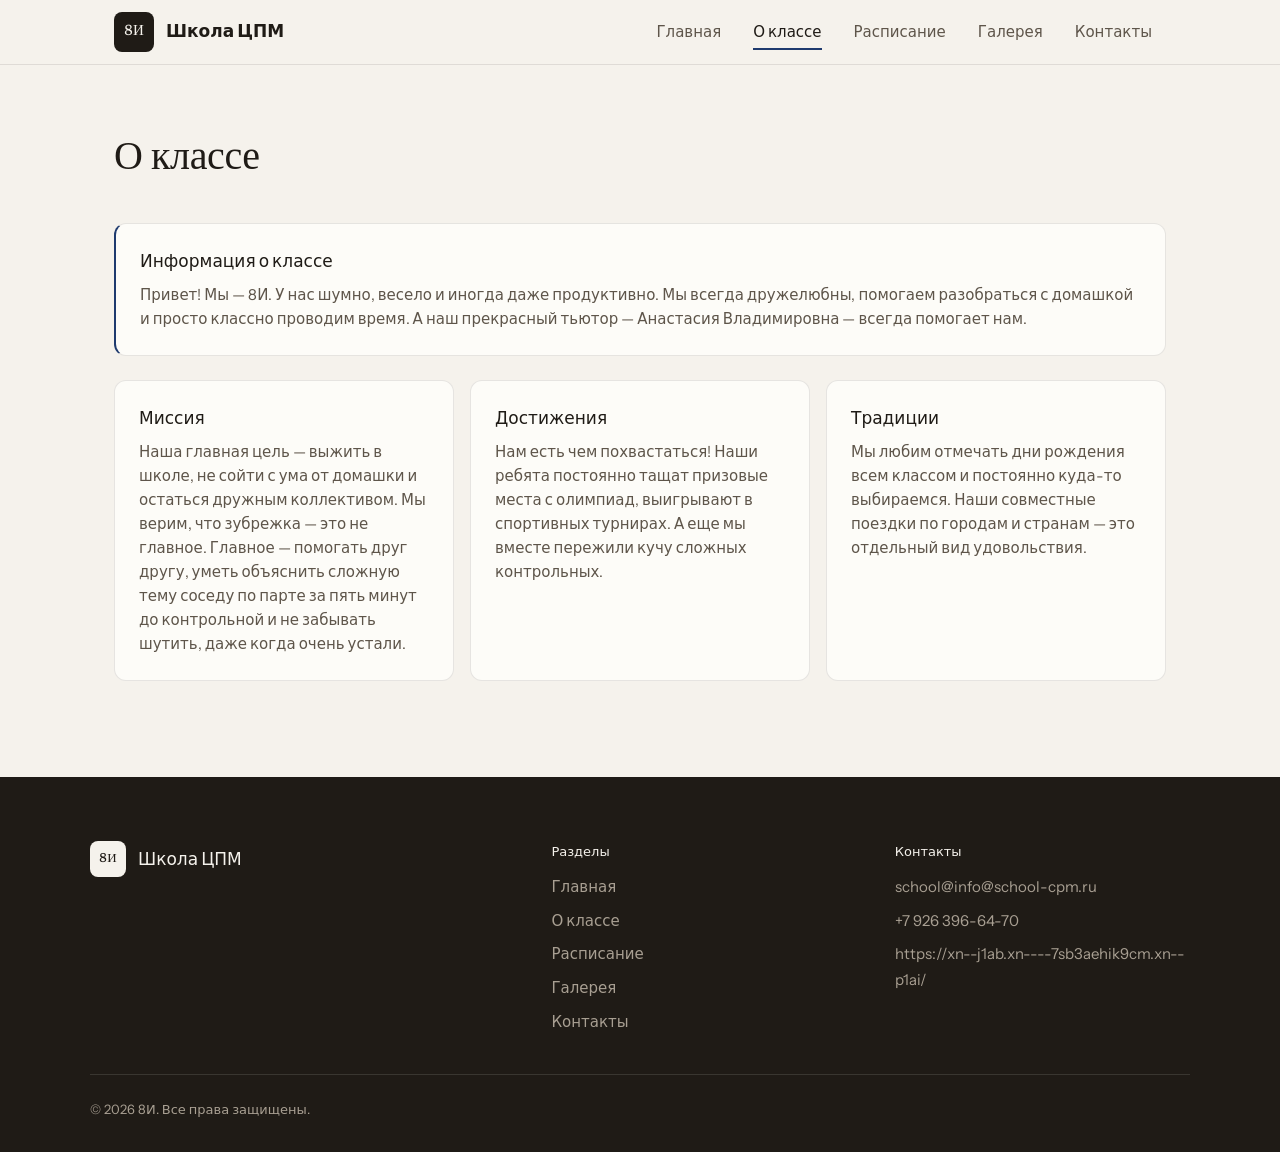
==== about.html @ bda141a1 "@ Initial commit: school website Co-Authored-By: Claude Code <noreply@anthropic.com> @" ====
<!DOCTYPE html>
<html lang="ru">
<head>
    <meta charset="UTF-8">
    <meta name="viewport" content="width=device-width, initial-scale=1.0">
    <title>Школа ЦПМ — О классе</title>
    <link rel="stylesheet" href="css/style.css">
</head>
<body>
    <header>
        <div class="header-inner">
            <div class="brand">
                <span class="logo" aria-hidden="true">8И</span>
                <h1>Школа ЦПМ</h1>
            </div>
            <button class="burger" type="button" aria-label="Открыть меню" aria-expanded="false" aria-controls="site-nav">
                <span></span><span></span><span></span>
            </button>
            <nav id="site-nav" aria-label="Основная навигация">
                <ul>
                    <li><a href="index.html">Главная</a></li>
                    <li><a href="about.html" class="active">О классе</a></li>
                    <li><a href="schedule.html">Расписание</a></li>
                    <li><a href="gallery.html">Галерея</a></li>
                    <li><a href="contacts.html">Контакты</a></li>
                </ul>
            </nav>
        </div>
    </header>

    <main>
        <div class="container">
            <div class="page-hero">
                <h2 class="page-title">О классе</h2>
            </div>

            <div class="card card-accent">
                <h3>Информация о классе</h3>
                <p>Привет! Мы — 8И. У нас шумно, весело и иногда даже продуктивно. Мы всегда дружелюбны, помогаем разобраться с домашкой и просто классно проводим время. А наш прекрасный тьютор — Анастасия Владимировна — всегда помогает нам.</p>
            </div>

            <div class="card-grid">
                <div class="card">
                    <h3>Миссия</h3>
                    <p>Наша главная цель — выжить в школе, не сойти с ума от домашки и остаться дружным коллективом. Мы верим, что зубрежка — это не главное. Главное — помогать друг другу, уметь объяснить сложную тему соседу по парте за пять минут до контрольной и не забывать шутить, даже когда очень устали.</p>
                </div>
                <div class="card">
                    <h3>Достижения</h3>
                    <p>Нам есть чем похвастаться! Наши ребята постоянно тащат призовые места с олимпиад, выигрывают в спортивных турнирах. А еще мы вместе пережили кучу сложных контрольных.</p>
                </div>
                <div class="card">
                    <h3>Традиции</h3>
                    <p>Мы любим отмечать дни рождения всем классом и постоянно куда-то выбираемся. Наши совместные поездки по городам и странам — это отдельный вид удовольствия.</p>
                </div>
            </div>
        </div>
    </main>

    <footer>
        <div class="footer-inner">
            <div class="footer-grid">
                <div class="footer-col">
                    <div class="footer-brand"><span class="logo" aria-hidden="true">8И</span><span>Школа ЦПМ</span></div>
                </div>
                <div class="footer-col">
                    <h4>Разделы</h4>
                    <ul>
                        <li><a href="index.html">Главная</a></li>
                        <li><a href="about.html">О классе</a></li>
                        <li><a href="schedule.html">Расписание</a></li>
                        <li><a href="gallery.html">Галерея</a></li>
                        <li><a href="contacts.html">Контакты</a></li>
                    </ul>
                </div>
                <div class="footer-col">
                    <h4>Контакты</h4>
                    <ul>
                        <li><a href="mailto:school@info@school-cpm.ru">school@info@school-cpm.ru</a></li>
                        <li><a href="mailto:+7 926 396-64-70">+7 926 396-64-70</a></li>
                        <li><a href="mailto:https://xn--j1ab.xn----7sb3aehik9cm.xn--p1ai/">https://xn--j1ab.xn----7sb3aehik9cm.xn--p1ai/</a></li>
                    </ul>
                </div>
            </div>
            <div class="footer-bottom">
                <p>&copy; 2026 8И. Все права защищены.</p>
            </div>
        </div>
    </footer>

    <script src="main.js"></script>
</body>
</html>
---- css/style.css ----
@import url('https://fonts.googleapis.com/css2?family=Instrument+Sans:wght@400;500;600&family=JetBrains+Mono:wght@400;500&family=Newsreader:wght@400;500&display=swap');

/* ========== Дизайн-система ========== */
:root {
    --bg: #f5f2ec;
    --surface: #fdfcf8;
    --raised: #efe9df;
    --hairline: rgba(31, 27, 22, 0.10);
    --hairline-strong: rgba(31, 27, 22, 0.22);
    --text: #1f1b16;
    --secondary: #5e554a;
    --muted: #7b7266;
    --accent: #1e3a6e;
    --footer-link: #a89f92;
    --serif: 'Newsreader', 'PT Serif', Georgia, serif;
    --sans: 'Instrument Sans', system-ui, -apple-system, 'Segoe UI', sans-serif;
    --mono: 'JetBrains Mono', ui-monospace, 'SF Mono', Consolas, monospace;
    --r-sm: 8px;
    --r-md: 12px;
    --ease: cubic-bezier(0.22, 1, 0.36, 1);
    --header-h: 64px;
}

*, *::before, *::after { box-sizing: border-box; margin: 0; padding: 0; }

html { scroll-behavior: smooth; -webkit-text-size-adjust: 100%; }

body {
    font-family: var(--sans);
    font-size: 16px;
    line-height: 1.6;
    color: var(--text);
    background: var(--bg);
    min-height: 100vh;
    display: flex;
    flex-direction: column;
    overflow-x: hidden;
    -webkit-font-smoothing: antialiased;
}

img { max-width: 100%; display: block; }

a:focus-visible, button:focus-visible {
    outline: 2px solid var(--accent);
    outline-offset: 2px;
}

.container {
    max-width: 1100px;
    margin: 0 auto;
    padding: 0 24px;
    width: 100%;
}

/* ========== Шапка ========== */
header {
    position: sticky;
    top: 0;
    z-index: 100;
    background: var(--bg);
    border-bottom: 1px solid var(--hairline);
}

.header-inner {
    max-width: 1100px;
    margin: 0 auto;
    min-height: var(--header-h);
    padding: 10px 24px;
    display: flex;
    align-items: center;
    justify-content: space-between;
    gap: 16px;
}

.brand { display: flex; align-items: center; gap: 12px; min-width: 0; }

.logo {
    flex: none;
    width: 40px;
    height: 40px;
    display: grid;
    place-items: center;
    border-radius: var(--r-sm);
    background: var(--text);
    color: var(--bg);
    font-family: var(--serif);
    font-size: 15px;
    font-weight: 500;
}

header h1 {
    font-size: 17px;
    font-weight: 600;
    white-space: nowrap;
    overflow: hidden;
    text-overflow: ellipsis;
}

nav ul { display: flex; list-style: none; gap: 4px; }

nav a {
    position: relative;
    display: block;
    padding: 8px 14px;
    border-radius: var(--r-sm);
    color: var(--secondary);
    font-size: 15px;
    font-weight: 400;
    text-decoration: none;
    transition: color 150ms var(--ease);
}
nav a:hover { color: var(--text); }
nav a.active { color: var(--text); font-weight: 500; }
nav a.active::after {
    content: "";
    position: absolute;
    left: 14px;
    right: 14px;
    bottom: 2px;
    height: 2px;
    background: var(--accent);
}

.burger {
    display: none;
    flex: none;
    width: 44px;
    height: 44px;
    border: 1px solid var(--hairline-strong);
    border-radius: var(--r-sm);
    background: var(--surface);
    cursor: pointer;
    position: relative;
}
.burger span {
    position: absolute;
    left: 12px;
    width: 20px;
    height: 2px;
    border-radius: 1px;
    background: var(--text);
    transform-origin: center;
}
.burger span:nth-child(1) { top: 14px; }
.burger span:nth-child(2) { top: 21px; }
.burger span:nth-child(3) { top: 28px; }
.burger[aria-expanded="true"] span:nth-child(1) { transform: translateY(7px) rotate(45deg); }
.burger[aria-expanded="true"] span:nth-child(2) { opacity: 0; }
.burger[aria-expanded="true"] span:nth-child(3) { transform: translateY(-7px) rotate(-45deg); }

/* ========== Основа ========== */
main { flex: 1; padding: 0 0 96px; }

.page-hero { padding: 72px 0 40px; }

.page-title {
    font-family: var(--serif);
    font-size: clamp(2rem, 4vw, 2.5rem);
    font-weight: 500;
    line-height: 1.15;
    letter-spacing: -0.01em;
}

/* ========== Hero ========== */
.hero { padding: 96px 0 80px; }

.hero-grid {
    display: grid;
    grid-template-columns: minmax(0, 1fr) 340px;
    gap: 64px;
    align-items: center;
}

.hero-content { max-width: 640px; }

.hero-meta {
    display: flex;
    align-items: center;
    gap: 12px;
    font-family: var(--mono);
    font-size: 13px;
    color: var(--muted);
    margin-bottom: 24px;
}
.hero-meta::before {
    content: "";
    width: 32px;
    height: 1px;
    flex: none;
    background: var(--hairline-strong);
}

.hero h2 {
    font-family: var(--serif);
    font-size: clamp(2.5rem, 5.5vw, 4rem);
    font-weight: 500;
    line-height: 1.05;
    letter-spacing: -0.02em;
    margin-bottom: 20px;
}

.hero-text {
    max-width: 44ch;
    color: var(--secondary);
    font-size: 17px;
    line-height: 1.6;
    margin-bottom: 32px;
}

.hero-actions {
    display: flex;
    flex-wrap: wrap;
    gap: 12px;
}

.btn {
    display: inline-flex;
    align-items: center;
    height: 48px;
    padding: 0 24px;
    border-radius: 10px;
    font-size: 15px;
    font-weight: 500;
    text-decoration: none;
    transition: background-color 150ms var(--ease), border-color 150ms var(--ease), color 150ms var(--ease), transform 120ms var(--ease);
}
.btn:active { transform: scale(0.98); }
.btn-primary { background: var(--text); color: var(--bg); }
.btn-primary:hover { background: var(--accent); color: #fff; }
.btn-ghost {
    background: var(--surface);
    border: 1px solid var(--hairline-strong);
    color: var(--text);
}
.btn-ghost:hover { background: var(--raised); }

.next-up {
    background: var(--surface);
    border: 1px solid var(--hairline-strong);
    border-radius: var(--r-md);
    padding: 24px;
}
.next-up-label {
    font-family: var(--mono);
    font-size: 12px;
    color: var(--muted);
}
.next-up-date {
    font-family: var(--mono);
    font-size: 40px;
    font-weight: 500;
    line-height: 1.2;
    letter-spacing: -0.02em;
    color: var(--accent);
    font-variant-numeric: tabular-nums;
    margin: 12px 0 8px;
}
.next-up-text {
    font-size: 15px;
    color: var(--secondary);
}

/* ========== События ========== */
.events { margin-top: 64px; }

.events-head {
    display: flex;
    align-items: baseline;
    gap: 16px;
    padding-bottom: 24px;
    border-bottom: 1px solid var(--hairline-strong);
}
.events-head h2 {
    font-family: var(--serif);
    font-size: 2rem;
    font-weight: 500;
    letter-spacing: -0.01em;
}
.events-meta {
    margin-left: auto;
    font-family: var(--mono);
    font-size: 13px;
    color: var(--muted);
}

.event-row {
    display: grid;
    grid-template-columns: 104px minmax(0, 1fr);
    gap: 32px;
    padding: 32px 0;
    border-bottom: 1px solid var(--hairline);
}
.event-row:last-child { border-bottom: none; }

.event-date {
    font-family: var(--mono);
    font-size: 13px;
    color: var(--muted);
    font-variant-numeric: tabular-nums;
    padding-top: 6px;
}

.event-body h3 {
    font-family: var(--serif);
    font-size: 1.4rem;
    font-weight: 500;
    line-height: 1.25;
    margin-bottom: 12px;
}
.event-body > p {
    font-size: 15px;
    color: var(--secondary);
    line-height: 1.6;
    max-width: 60ch;
}

.event-dates {
    list-style: none;
    margin: 0 0 16px;
}
.event-dates li {
    display: flex;
    gap: 16px;
    padding: 8px 0;
    font-size: 15px;
    color: var(--secondary);
}
.event-dates .d {
    flex: none;
    width: 96px;
    font-family: var(--mono);
    font-size: 13px;
    color: var(--muted);
    font-variant-numeric: tabular-nums;
    padding-top: 2px;
}

/* ========== Карточки ========== */
.card-grid, .contact-grid {
    display: grid;
    grid-template-columns: repeat(auto-fit, minmax(280px, 1fr));
    gap: 16px;
    margin-top: 24px;
}

.card, .contact-card {
    background: var(--surface);
    border: 1px solid var(--hairline);
    border-radius: var(--r-md);
    padding: 24px;
    transition: border-color 150ms var(--ease);
}
.card:hover, .contact-card:hover { border-color: var(--hairline-strong); }

.card h3, .contact-card h3 {
    font-size: 17px;
    font-weight: 500;
    margin-bottom: 8px;
}
.card p, .contact-card p {
    color: var(--secondary);
    font-size: 15px;
    line-height: 1.6;
}
.card p + p, .contact-card p + p { margin-top: 8px; }

.card-accent { border-left: 2px solid var(--accent); }
.container > .card { margin-bottom: 16px; }

/* ========== Расписание ========== */
.table-wrap {
    margin-top: 24px;
    overflow-x: auto;
    -webkit-overflow-scrolling: touch;
    background: var(--surface);
    border: 1px solid var(--hairline);
    border-radius: var(--r-md);
}
.schedule-table {
    width: 100%;
    min-width: 680px;
    border-collapse: collapse;
    font-size: 15px;
}
.schedule-table th, .schedule-table td {
    padding: 12px 16px;
    text-align: left;
    vertical-align: top;
    white-space: nowrap;
    border-bottom: 1px solid var(--hairline);
}
.schedule-table th {
    background: var(--raised);
    font-size: 13px;
    font-weight: 600;
}
.schedule-table tbody tr:last-child td { border-bottom: none; }
.schedule-table tbody tr { transition: background-color 150ms var(--ease); }
.schedule-table tbody tr:hover { background: var(--raised); }
.schedule-table td:first-child { font-weight: 500; color: var(--text); }

.room {
    display: block;
    font-family: var(--mono);
    font-size: 12px;
    color: var(--muted);
    margin-top: 4px;
}

/* ========== Галерея ========== */
.gallery-intro {
    color: var(--secondary);
    font-size: 15px;
    margin-bottom: 24px;
    max-width: 60ch;
}

.gallery-grid {
    display: grid;
    grid-template-columns: repeat(auto-fit, minmax(240px, 1fr));
    gap: 16px;
    margin-top: 24px;
}
.gallery-item {
    aspect-ratio: 4 / 3;
    border-radius: var(--r-md);
    overflow: hidden;
    border: 1px solid var(--hairline);
    background: var(--raised);
}
.gallery-item img {
    width: 100%;
    height: 100%;
    object-fit: cover;
}
.gallery-placeholder {
    width: 100%;
    height: 100%;
    display: flex;
    align-items: center;
    justify-content: center;
    color: var(--muted);
    font-size: 14px;
}

/* ========== Контакты ========== */
.contact-icon {
    width: 48px;
    height: 48px;
    display: grid;
    place-items: center;
    margin-bottom: 16px;
    border-radius: var(--r-sm);
    background: var(--text);
    color: var(--bg);
}
.contact-icon svg { width: 22px; height: 22px; }
.contact-card a {
    color: var(--accent);
    font-weight: 500;
    text-decoration: none;
    overflow-wrap: anywhere;
}
.contact-card a:hover { text-decoration: underline; }

/* ========== Подвал ========== */
footer {
    background: var(--text);
    color: var(--footer-link);
    padding: 64px 24px 32px;
    margin-top: auto;
}
.footer-inner { max-width: 1100px; margin: 0 auto; }
.footer-grid {
    display: grid;
    grid-template-columns: 1.4fr 1fr 1fr;
    gap: 48px;
    padding-bottom: 40px;
    border-bottom: 1px solid rgba(245, 242, 236, 0.12);
}
.footer-brand {
    display: flex;
    align-items: center;
    gap: 12px;
    color: #f5f2ec;
    font-size: 17px;
    font-weight: 500;
}
.footer-brand .logo {
    width: 36px;
    height: 36px;
    background: #f5f2ec;
    color: var(--text);
    font-size: 13px;
}
.footer-col h4 {
    color: #f5f2ec;
    font-size: 13px;
    font-weight: 500;
    margin-bottom: 12px;
}
.footer-col ul {
    list-style: none;
    display: grid;
    gap: 8px;
}
.footer-col a {
    color: var(--footer-link);
    text-decoration: none;
    font-size: 15px;
    transition: color 150ms var(--ease);
    overflow-wrap: anywhere;
}
.footer-col a:hover { color: #f5f2ec; }
.footer-bottom {
    padding-top: 24px;
    font-size: 13px;
}

/* ========== Адаптив ========== */
@media (max-width: 1024px) {
    .container, .header-inner { padding-left: 20px; padding-right: 20px; }
    main { padding-bottom: 80px; }
    .hero { padding: 80px 0 64px; }
}

@media (max-width: 900px) {
    .hero-grid {
        grid-template-columns: 1fr;
        gap: 48px;
    }
    .next-up { max-width: 440px; }
}

@media (max-width: 820px) {
    .burger { display: block; }
    nav {
        position: absolute;
        top: 100%;
        left: 0;
        right: 0;
        background: var(--bg);
        border-bottom: 1px solid var(--hairline);
        opacity: 0;
        transform: translateY(-8px);
        visibility: hidden;
        pointer-events: none;
    }
    nav.open {
        opacity: 1;
        transform: translateY(0);
        visibility: visible;
        pointer-events: auto;
    }
    nav ul { flex-direction: column; padding: 12px 20px 20px; }
    nav a { text-align: left; padding: 12px 8px; font-size: 16px; }
    nav a.active::after { left: 8px; right: 8px; }
    .event-row {
        grid-template-columns: 1fr;
        gap: 16px;
    }
    .event-date { padding-top: 0; }
    .footer-grid {
        grid-template-columns: 1fr 1fr;
        gap: 32px;
    }
    .footer-grid > :first-child { grid-column: 1 / -1; }
}

@media (max-width: 640px) {
    main { padding-bottom: 64px; }
    .hero { padding: 56px 0 48px; }
    .hero-actions .btn { flex: 1 1 100%; justify-content: center; }
    .card, .contact-card { padding: 20px; }
    .card-grid, .contact-grid, .gallery-grid { grid-template-columns: 1fr; }
    .events-head { flex-wrap: wrap; gap: 8px; }
    .footer-grid { grid-template-columns: 1fr; gap: 28px; }
    footer { padding-top: 48px; }
}

@media (prefers-reduced-motion: reduce) {
    html { scroll-behavior: auto; }
    * { transition: none !important; }
}
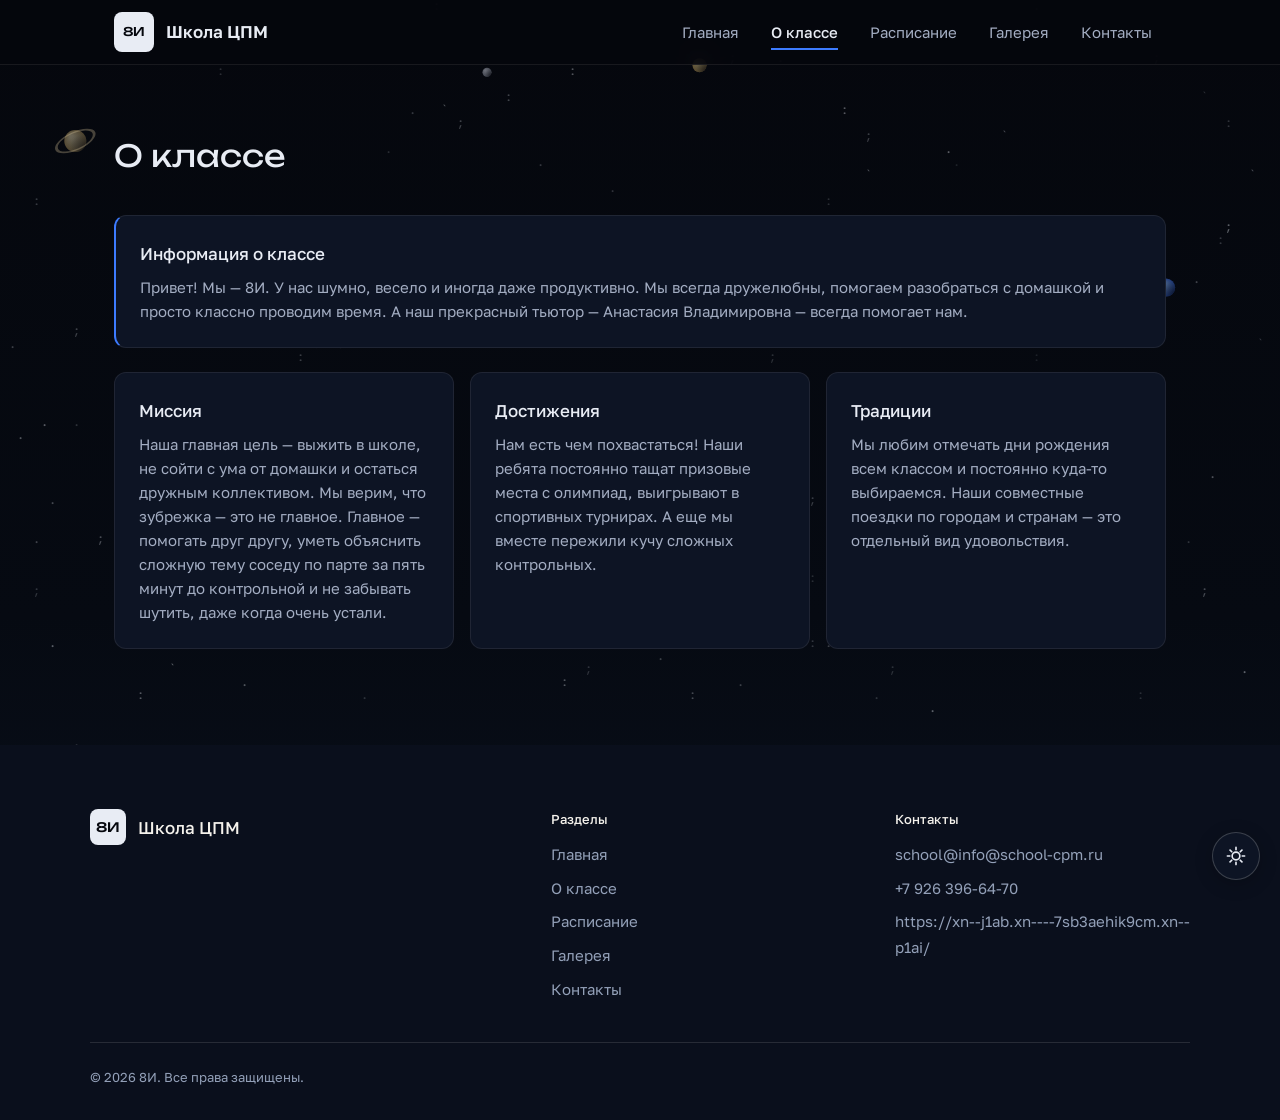
==== commit 9727fd77: "Add theme switcher and sky hero section - Light/dark theme toggle (fixed bottom-right, persists to l" ====
--- a/about.html
+++ b/about.html
@@ -4,9 +4,17 @@
     <meta charset="UTF-8">
     <meta name="viewport" content="width=device-width, initial-scale=1.0">
     <title>Школа ЦПМ — О классе</title>
+    <script>
+        (function () {
+            var t = 'dark';
+            try { t = localStorage.getItem('cpm-theme') || 'dark'; } catch (e) {}
+            document.documentElement.setAttribute('data-theme', t);
+        })();
+    </script>
     <link rel="stylesheet" href="css/style.css">
 </head>
 <body>
+    <canvas id="sky-bg" aria-hidden="true"></canvas>
     <header>
         <div class="header-inner">
             <div class="brand">
@@ -88,5 +96,7 @@
     </footer>
 
     <script src="main.js"></script>
+    <script src="sky.js"></script>
+    <script src="symbols.js"></script>
 </body>
 </html>
--- a/css/style.css
+++ b/css/style.css
@@ -1,4 +1,4 @@
-@import url('https://fonts.googleapis.com/css2?family=Instrument+Sans:wght@400;500;600&family=JetBrains+Mono:wght@400;500&family=Newsreader:wght@400;500&display=swap');
+@import url('https://fonts.googleapis.com/css2?family=Unbounded:wght@400;500;600&family=Golos+Text:wght@400;500;600&family=JetBrains+Mono:wght@400;500&display=swap');
 
 /* ========== Дизайн-система ========== */
 :root {
@@ -12,14 +12,52 @@
     --muted: #7b7266;
     --accent: #1e3a6e;
     --footer-link: #a89f92;
-    --serif: 'Newsreader', 'PT Serif', Georgia, serif;
-    --sans: 'Instrument Sans', system-ui, -apple-system, 'Segoe UI', sans-serif;
+    --display: 'Unbounded', 'Golos Text', system-ui, sans-serif;
+    --sans: 'Golos Text', system-ui, -apple-system, 'Segoe UI', sans-serif;
     --mono: 'JetBrains Mono', ui-monospace, 'SF Mono', Consolas, monospace;
     --r-sm: 8px;
     --r-md: 12px;
     --ease: cubic-bezier(0.22, 1, 0.36, 1);
     --header-h: 64px;
 }
+
+/* Тёмная тема: все цвета через токены — сайту достаточно переопределить их */
+html[data-theme="dark"] {
+    --bg: #05070d;
+    --surface: #0d1424;
+    --raised: #101a2c;
+    --hairline: rgba(245, 242, 236, 0.08);
+    --hairline-strong: rgba(245, 242, 236, 0.20);
+    --text: #e8ecf4;
+    --secondary: #a3adc2;
+    --muted: #7d889e;
+    --accent: #3d7bff;
+    --footer-link: #93a0b8;
+}
+
+html[data-theme="dark"] body {
+    background: linear-gradient(180deg, #05070d 0%, #060a12 55%, #0b1220 100%);
+}
+
+html[data-theme="dark"] header {
+    background: rgba(5, 7, 13, 0.82);
+    border-bottom-color: rgba(245, 242, 236, 0.08);
+    backdrop-filter: blur(10px) saturate(1.2);
+    -webkit-backdrop-filter: blur(10px) saturate(1.2);
+}
+
+html[data-theme="dark"] footer { background: #0a0f1c; }
+
+html[data-theme="dark"] .footer-brand .logo {
+    background: var(--text);
+    color: var(--bg);
+}
+
+html[data-theme="dark"] .btn-primary {
+    background: var(--accent);
+    color: #05070d;
+}
+html[data-theme="dark"] .btn-primary:hover { background: #6b99ff; }
 
 *, *::before, *::after { box-sizing: border-box; margin: 0; padding: 0; }
 
@@ -83,8 +121,8 @@
     border-radius: var(--r-sm);
     background: var(--text);
     color: var(--bg);
-    font-family: var(--serif);
-    font-size: 15px;
+    font-family: var(--display);
+    font-size: 12px;
     font-weight: 500;
 }
 
@@ -154,11 +192,11 @@
 .page-hero { padding: 72px 0 40px; }
 
 .page-title {
-    font-family: var(--serif);
-    font-size: clamp(2rem, 4vw, 2.5rem);
-    font-weight: 500;
-    line-height: 1.15;
-    letter-spacing: -0.01em;
+    font-family: var(--display);
+    font-size: clamp(1.4rem, 2.6vw, 1.9rem);
+    font-weight: 400;
+    line-height: 1.25;
+    letter-spacing: 0;
 }
 
 /* ========== Hero ========== */
@@ -191,11 +229,11 @@
 }
 
 .hero h2 {
-    font-family: var(--serif);
-    font-size: clamp(2.5rem, 5.5vw, 4rem);
+    font-family: var(--display);
+    font-size: clamp(1.9rem, 4.4vw, 2.9rem);
     font-weight: 500;
-    line-height: 1.05;
-    letter-spacing: -0.02em;
+    line-height: 1.15;
+    letter-spacing: 0;
     margin-bottom: 20px;
 }
 
@@ -246,11 +284,11 @@
     color: var(--muted);
 }
 .next-up-date {
-    font-family: var(--mono);
-    font-size: 40px;
-    font-weight: 500;
+    font-family: var(--display);
+    font-size: 32px;
+    font-weight: 400;
     line-height: 1.2;
-    letter-spacing: -0.02em;
+    letter-spacing: 0;
     color: var(--accent);
     font-variant-numeric: tabular-nums;
     margin: 12px 0 8px;
@@ -271,10 +309,10 @@
     border-bottom: 1px solid var(--hairline-strong);
 }
 .events-head h2 {
-    font-family: var(--serif);
-    font-size: 2rem;
+    font-family: var(--display);
+    font-size: 1.5rem;
     font-weight: 500;
-    letter-spacing: -0.01em;
+    letter-spacing: 0;
 }
 .events-meta {
     margin-left: auto;
@@ -301,10 +339,10 @@
 }
 
 .event-body h3 {
-    font-family: var(--serif);
-    font-size: 1.4rem;
+    font-family: var(--display);
+    font-size: 1.1rem;
     font-weight: 500;
-    line-height: 1.25;
+    line-height: 1.3;
     margin-bottom: 12px;
 }
 .event-body > p {
@@ -582,3 +620,190 @@
     html { scroll-behavior: auto; }
     * { transition: none !important; }
 }
+
+/* ========== Sky hero (главная) ========== */
+:root {
+    --sky-bg: #05070d;
+    --sky-bg2: #0b1220;
+    --sky-text: #e8ecf4;
+    --sky-text2: #9aa4b8;
+    --sky-accent: #3d7bff;
+    --sky-ring: #4d8dff;
+}
+
+/* Тёмная шапка теперь управляется токеноми темы (html[data-theme="dark"] header) */
+
+/* Тёмная «полноэкранная» hero: небо (канвас), фото-планета, звёзды, купол.
+   Активна только в тёмной теме; в светлой главная — обычная светлая hero. */
+html[data-theme="dark"] .hero-sky {
+    position: relative;
+    overflow: hidden;
+    width: calc(100% + 2 * (50vw - 50%));
+    margin-left: calc(50% - 50vw);
+    margin-right: calc(50% - 50vw);
+    padding: var(--sky-zone, 96px) calc(50vw - 50%) 64px;
+    background: linear-gradient(to bottom, var(--sky-bg) 0%, var(--sky-bg) 55%, var(--sky-bg2) 100%);
+    border-bottom: 1px solid rgba(245, 242, 236, 0.08);
+    min-height: calc(100vh - var(--header-h));
+}
+
+/* В светлой теме небо на главной скрыто */
+html[data-theme="light"] #sky,
+html[data-theme="light"] #sky-glow,
+html[data-theme="light"] .sky-planet {
+    display: none;
+}
+
+#sky-glow {
+    position: absolute;
+    left: 0;
+    top: 0;
+    z-index: 0;
+    width: var(--gs, 300px);
+    height: var(--gs, 300px);
+    border-radius: 50%;
+    pointer-events: none;
+    opacity: 0.8;
+    transform: translate(calc(var(--gx, 0px) - 50%), calc(var(--gy, 0px) - 50%));
+    background: radial-gradient(circle,
+        rgba(77, 141, 255, 0.30) 0%,
+        rgba(77, 141, 255, 0.10) 42%,
+        transparent 70%);
+    animation: sky-breathe 5s ease-in-out infinite;
+}
+@keyframes sky-breathe {
+    50% { opacity: 1; }
+}
+
+#sky {
+    position: absolute;
+    inset: 0;
+    z-index: 1;
+    display: block;
+    pointer-events: none;
+}
+
+/* «Планета» — фото класса в круге; размер/позицию ставит sky.js */
+.sky-planet {
+    position: absolute;
+    left: 0;
+    top: 0;
+    z-index: 2;
+    width: 300px;
+    height: 300px;
+    border-radius: 50%;
+    pointer-events: none;
+    will-change: transform;
+    box-shadow: 0 0 0 1px rgba(77, 141, 255, 0.25), 0 0 64px rgba(77, 141, 255, 0.28);
+}
+
+.hero-sky .hero-grid { position: relative; z-index: 3; }
+
+html[data-theme="dark"] .hero-sky h2 { color: var(--sky-text); }
+html[data-theme="dark"] .hero-sky .hero-text { color: var(--sky-text2); }
+html[data-theme="dark"] .hero-sky .hero-meta { color: var(--sky-text2); }
+html[data-theme="dark"] .hero-sky .hero-meta::before { background: rgba(245, 242, 236, 0.35); }
+
+html[data-theme="dark"] .hero-sky .btn-primary { background: var(--sky-accent); color: #05070d; }
+html[data-theme="dark"] .hero-sky .btn-primary:hover { background: #6b99ff; }
+html[data-theme="dark"] .hero-sky .btn-ghost {
+    background: transparent;
+    border-color: rgba(245, 242, 236, 0.22);
+    color: var(--sky-text);
+}
+html[data-theme="dark"] .hero-sky .btn-ghost:hover { background: rgba(245, 242, 236, 0.06); }
+
+html[data-theme="dark"] .hero-sky .next-up {
+    background: rgba(11, 18, 32, 0.66);
+    border-color: rgba(61, 123, 255, 0.35);
+    backdrop-filter: blur(8px);
+    -webkit-backdrop-filter: blur(8px);
+}
+html[data-theme="dark"] .hero-sky .next-up-label { color: var(--sky-text2); }
+html[data-theme="dark"] .hero-sky .next-up-date { color: var(--sky-ring); }
+html[data-theme="dark"] .hero-sky .next-up-text { color: var(--sky-text2); }
+
+@media (max-width: 900px) {
+    .hero-sky .next-up { margin: 0 auto; width: 100%; max-width: 440px; }
+}
+
+@media (prefers-reduced-motion: reduce) {
+    #sky-glow { animation: none; }
+}
+
+/* ========== Фоновое небо: остальные страницы (только тёмная тема) ==========
+   fixed-канвас за всем контентом: звёзды + планеты солнечной системы */
+#sky-bg {
+    position: fixed;
+    inset: 0;
+    z-index: 0;
+    display: block;
+    pointer-events: none;
+}
+html[data-theme="light"] #sky-bg { display: none; }
+/* в тёмной теме burst/trail рисует sky.js — канвас symbols.js не нужен */
+html[data-theme="dark"] .symbols-burst { display: none; }
+/* контент — поверх фиксированного канваса */
+html[data-theme="dark"] main,
+html[data-theme="dark"] footer {
+    position: relative;
+    z-index: 1;
+}
+
+/* ========== Переключатель темы (правый нижний угол, остаётся при прокрутке) ========== */
+#theme-toggle {
+    position: fixed;
+    right: 20px;
+    bottom: 20px;
+    z-index: 9000;
+    width: 48px;
+    height: 48px;
+    padding: 0;
+    border-radius: 50%;
+    border: 1px solid var(--hairline-strong);
+    background: var(--surface);
+    color: var(--text);
+    box-shadow: 0 4px 18px rgba(0, 0, 0, 0.22);
+    cursor: pointer;
+    display: block;
+    overflow: hidden;
+    transition: transform 150ms var(--ease), background-color 150ms var(--ease), border-color 150ms var(--ease);
+}
+#theme-toggle:hover { transform: scale(1.06); }
+#theme-toggle:active { transform: scale(0.96); }
+#theme-toggle svg {
+    position: absolute;
+    inset: 0;
+    margin: auto;
+    width: 22px;
+    height: 22px;
+    fill: none;
+    stroke: currentColor;
+    stroke-width: 1.8;
+    stroke-linecap: round;
+    stroke-linejoin: round;
+    display: none;
+}
+#theme-toggle.is-dark .tt-sun { display: block; }
+#theme-toggle:not(.is-dark) .tt-moon { display: block; }
+
+@media (max-width: 640px) {
+    #theme-toggle { right: 16px; bottom: 16px; width: 44px; height: 44px; }
+}
+
+/* Шлейф-драг не должен выделять текст рядом: выборка выключена
+   (body и, явно, hero-зоны / canvas / карточки) */
+body {
+    -webkit-user-select: none;
+    user-select: none;
+}
+.hero-sky,
+#sky,
+.sky-planet,
+.next-up {
+    -webkit-user-select: none;
+    user-select: none;
+}
+.sky-planet {
+    -webkit-user-drag: none;
+}
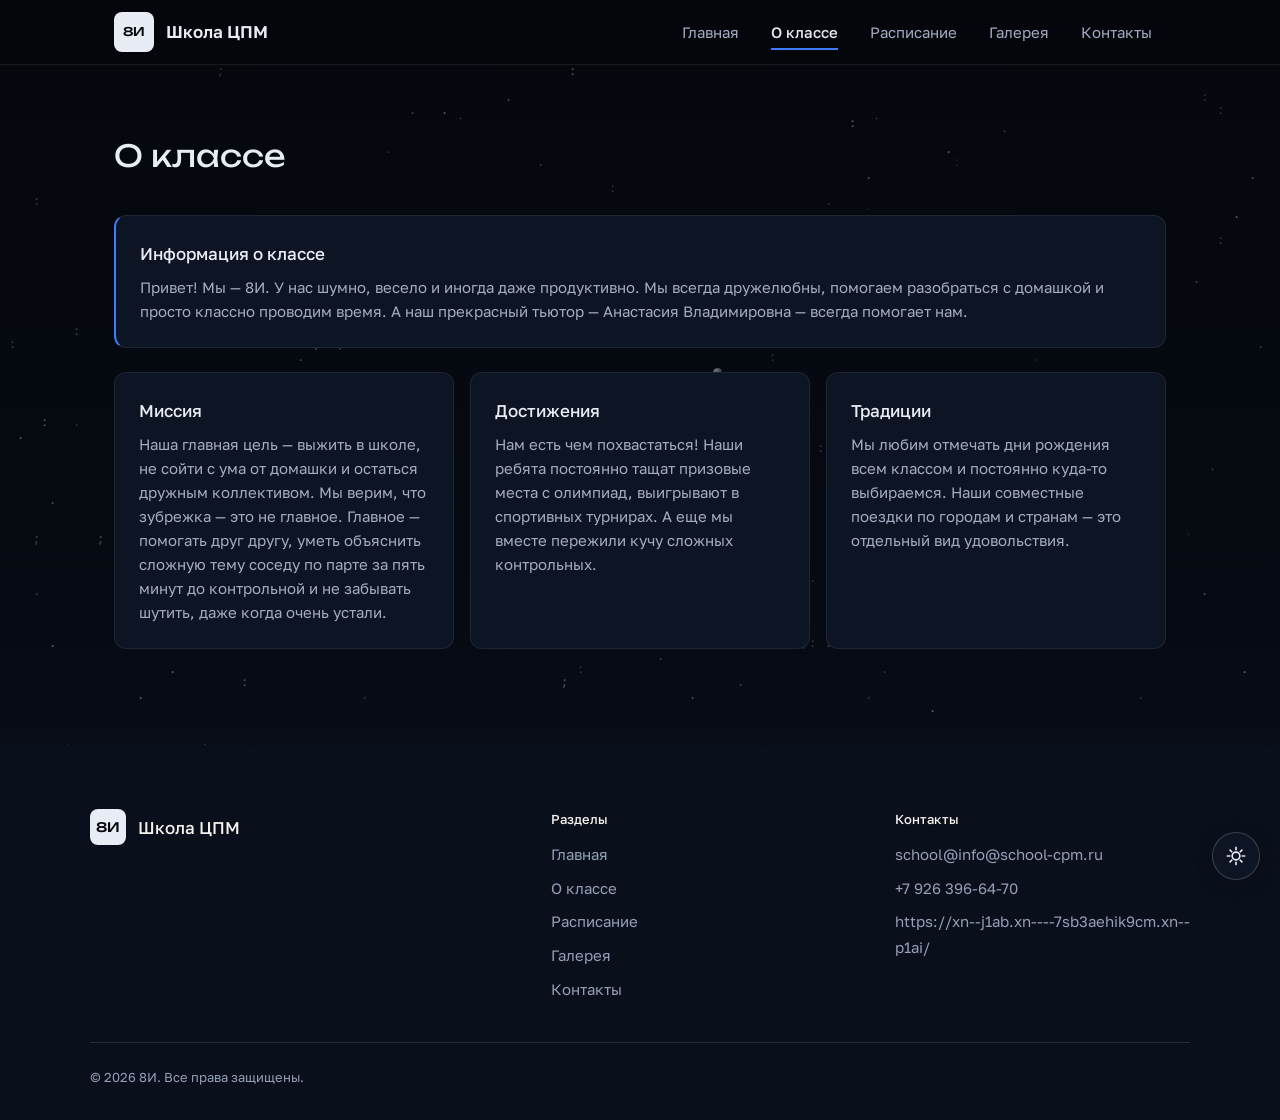
==== commit a0e8741e: "Sky scene in both themes, orbiting planets, SGA Smooth ring - solar planets now drift in slow circul" ====
--- a/about.html
+++ b/about.html
@@ -8,6 +8,8 @@
         (function () {
             var t = 'dark';
             try { t = localStorage.getItem('cpm-theme') || 'dark'; } catch (e) {}
+            var q = new URLSearchParams(location.search).get('theme');
+            if (q === 'light' || q === 'dark') t = q;
             document.documentElement.setAttribute('data-theme', t);
         })();
     </script>
--- a/css/style.css
+++ b/css/style.css
@@ -1,4 +1,14 @@
 @import url('https://fonts.googleapis.com/css2?family=Unbounded:wght@400;500;600&family=Golos+Text:wght@400;500;600&family=JetBrains+Mono:wght@400;500&display=swap');
+
+/* SGA Smooth — рукописный шрифт для глифового кольца вокруг фото-планеты
+   и «купольной» сетки снизу (подключается sky.js по имени семейства). */
+@font-face {
+    font-family: 'SGA Smooth';
+    src: url('../assets/fonts/sga-smooth.ttf') format('truetype');
+    font-weight: normal;
+    font-style: normal;
+    font-display: swap;
+}
 
 /* ========== Дизайн-система ========== */
 :root {
@@ -621,21 +631,49 @@
     * { transition: none !important; }
 }
 
-/* ========== Sky hero (главная) ========== */
+/* ========== Sky hero (главная) ==========
+   Одна и та же «космическая» сцена в обеих темах; палитру дают токены --sky-*.
+   :root — светлая (дневное небо), html[data-theme="dark"] — ночная. */
 :root {
+    --sky-bg: #b7d0f0;
+    --sky-bg2: #eef5fd;
+    --sky-text: #16233b;
+    --sky-text2: #4d5f7e;
+    --sky-accent: #1e3a6e;
+    --sky-on-accent: #f5f2ec;
+    --sky-ring: #3565d8;
+    --sky-star: #4a6a9a;
+    --sky-dome: #6b83a8;
+    --sky-glow-a: rgba(53, 101, 216, 0.16);
+    --sky-glow-b: rgba(53, 101, 216, 0.05);
+    --sky-planet-ring: rgba(255, 255, 255, 0.70);
+    --sky-planet-glow: rgba(53, 101, 216, 0.22);
+    --sky-border: rgba(31, 27, 22, 0.10);
+    --sky-card-bg: rgba(255, 255, 255, 0.72);
+    --sky-card-border: rgba(31, 27, 22, 0.12);
+}
+html[data-theme="dark"] {
     --sky-bg: #05070d;
     --sky-bg2: #0b1220;
     --sky-text: #e8ecf4;
     --sky-text2: #9aa4b8;
     --sky-accent: #3d7bff;
+    --sky-on-accent: #05070d;
     --sky-ring: #4d8dff;
-}
-
-/* Тёмная шапка теперь управляется токеноми темы (html[data-theme="dark"] header) */
-
-/* Тёмная «полноэкранная» hero: небо (канвас), фото-планета, звёзды, купол.
-   Активна только в тёмной теме; в светлой главная — обычная светлая hero. */
-html[data-theme="dark"] .hero-sky {
+    --sky-star: #e8ecf4;
+    --sky-dome: #b9c4dd;
+    --sky-glow-a: rgba(77, 141, 255, 0.30);
+    --sky-glow-b: rgba(77, 141, 255, 0.10);
+    --sky-planet-ring: rgba(77, 141, 255, 0.25);
+    --sky-planet-glow: rgba(77, 141, 255, 0.28);
+    --sky-border: rgba(245, 242, 236, 0.08);
+    --sky-card-bg: rgba(11, 18, 32, 0.66);
+    --sky-card-border: rgba(61, 123, 255, 0.35);
+}
+
+/* «Полноэкранная» hero-сцена: небо-канвас, фото-планета, звёзды, купол.
+   Общая для обеих тем (раньше была только в тёмной). */
+.hero-sky {
     position: relative;
     overflow: hidden;
     width: calc(100% + 2 * (50vw - 50%));
@@ -643,15 +681,8 @@
     margin-right: calc(50% - 50vw);
     padding: var(--sky-zone, 96px) calc(50vw - 50%) 64px;
     background: linear-gradient(to bottom, var(--sky-bg) 0%, var(--sky-bg) 55%, var(--sky-bg2) 100%);
-    border-bottom: 1px solid rgba(245, 242, 236, 0.08);
+    border-bottom: 1px solid var(--sky-border);
     min-height: calc(100vh - var(--header-h));
-}
-
-/* В светлой теме небо на главной скрыто */
-html[data-theme="light"] #sky,
-html[data-theme="light"] #sky-glow,
-html[data-theme="light"] .sky-planet {
-    display: none;
 }
 
 #sky-glow {
@@ -666,8 +697,8 @@
     opacity: 0.8;
     transform: translate(calc(var(--gx, 0px) - 50%), calc(var(--gy, 0px) - 50%));
     background: radial-gradient(circle,
-        rgba(77, 141, 255, 0.30) 0%,
-        rgba(77, 141, 255, 0.10) 42%,
+        var(--sky-glow-a) 0%,
+        var(--sky-glow-b) 42%,
         transparent 70%);
     animation: sky-breathe 5s ease-in-out infinite;
 }
@@ -694,34 +725,34 @@
     border-radius: 50%;
     pointer-events: none;
     will-change: transform;
-    box-shadow: 0 0 0 1px rgba(77, 141, 255, 0.25), 0 0 64px rgba(77, 141, 255, 0.28);
+    box-shadow: 0 0 0 1px var(--sky-planet-ring), 0 0 64px var(--sky-planet-glow);
 }
 
 .hero-sky .hero-grid { position: relative; z-index: 3; }
 
-html[data-theme="dark"] .hero-sky h2 { color: var(--sky-text); }
-html[data-theme="dark"] .hero-sky .hero-text { color: var(--sky-text2); }
-html[data-theme="dark"] .hero-sky .hero-meta { color: var(--sky-text2); }
-html[data-theme="dark"] .hero-sky .hero-meta::before { background: rgba(245, 242, 236, 0.35); }
-
-html[data-theme="dark"] .hero-sky .btn-primary { background: var(--sky-accent); color: #05070d; }
+.hero-sky h2 { color: var(--sky-text); }
+.hero-sky .hero-text { color: var(--sky-text2); }
+.hero-sky .hero-meta { color: var(--sky-text2); }
+.hero-sky .hero-meta::before { background: var(--sky-border); }
+
+.hero-sky .btn-primary { background: var(--sky-accent); color: var(--sky-on-accent); }
 html[data-theme="dark"] .hero-sky .btn-primary:hover { background: #6b99ff; }
-html[data-theme="dark"] .hero-sky .btn-ghost {
+.hero-sky .btn-ghost {
     background: transparent;
-    border-color: rgba(245, 242, 236, 0.22);
+    border-color: var(--sky-border);
     color: var(--sky-text);
 }
-html[data-theme="dark"] .hero-sky .btn-ghost:hover { background: rgba(245, 242, 236, 0.06); }
-
-html[data-theme="dark"] .hero-sky .next-up {
-    background: rgba(11, 18, 32, 0.66);
-    border-color: rgba(61, 123, 255, 0.35);
+.hero-sky .btn-ghost:hover { background: var(--sky-card-bg); }
+
+.hero-sky .next-up {
+    background: var(--sky-card-bg);
+    border-color: var(--sky-card-border);
     backdrop-filter: blur(8px);
     -webkit-backdrop-filter: blur(8px);
 }
-html[data-theme="dark"] .hero-sky .next-up-label { color: var(--sky-text2); }
-html[data-theme="dark"] .hero-sky .next-up-date { color: var(--sky-ring); }
-html[data-theme="dark"] .hero-sky .next-up-text { color: var(--sky-text2); }
+.hero-sky .next-up-label { color: var(--sky-text2); }
+.hero-sky .next-up-date { color: var(--sky-ring); }
+.hero-sky .next-up-text { color: var(--sky-text2); }
 
 @media (max-width: 900px) {
     .hero-sky .next-up { margin: 0 auto; width: 100%; max-width: 440px; }
@@ -731,7 +762,7 @@
     #sky-glow { animation: none; }
 }
 
-/* ========== Фоновое небо: остальные страницы (только тёмная тема) ==========
+/* ========== Фоновое небо: остальные страницы (обе темы) ==========
    fixed-канвас за всем контентом: звёзды + планеты солнечной системы */
 #sky-bg {
     position: fixed;
@@ -740,12 +771,11 @@
     display: block;
     pointer-events: none;
 }
-html[data-theme="light"] #sky-bg { display: none; }
 /* в тёмной теме burst/trail рисует sky.js — канвас symbols.js не нужен */
 html[data-theme="dark"] .symbols-burst { display: none; }
-/* контент — поверх фиксированного канваса */
-html[data-theme="dark"] main,
-html[data-theme="dark"] footer {
+/* контент — поверх фиксированного канваса (обе темы) */
+main,
+footer {
     position: relative;
     z-index: 1;
 }
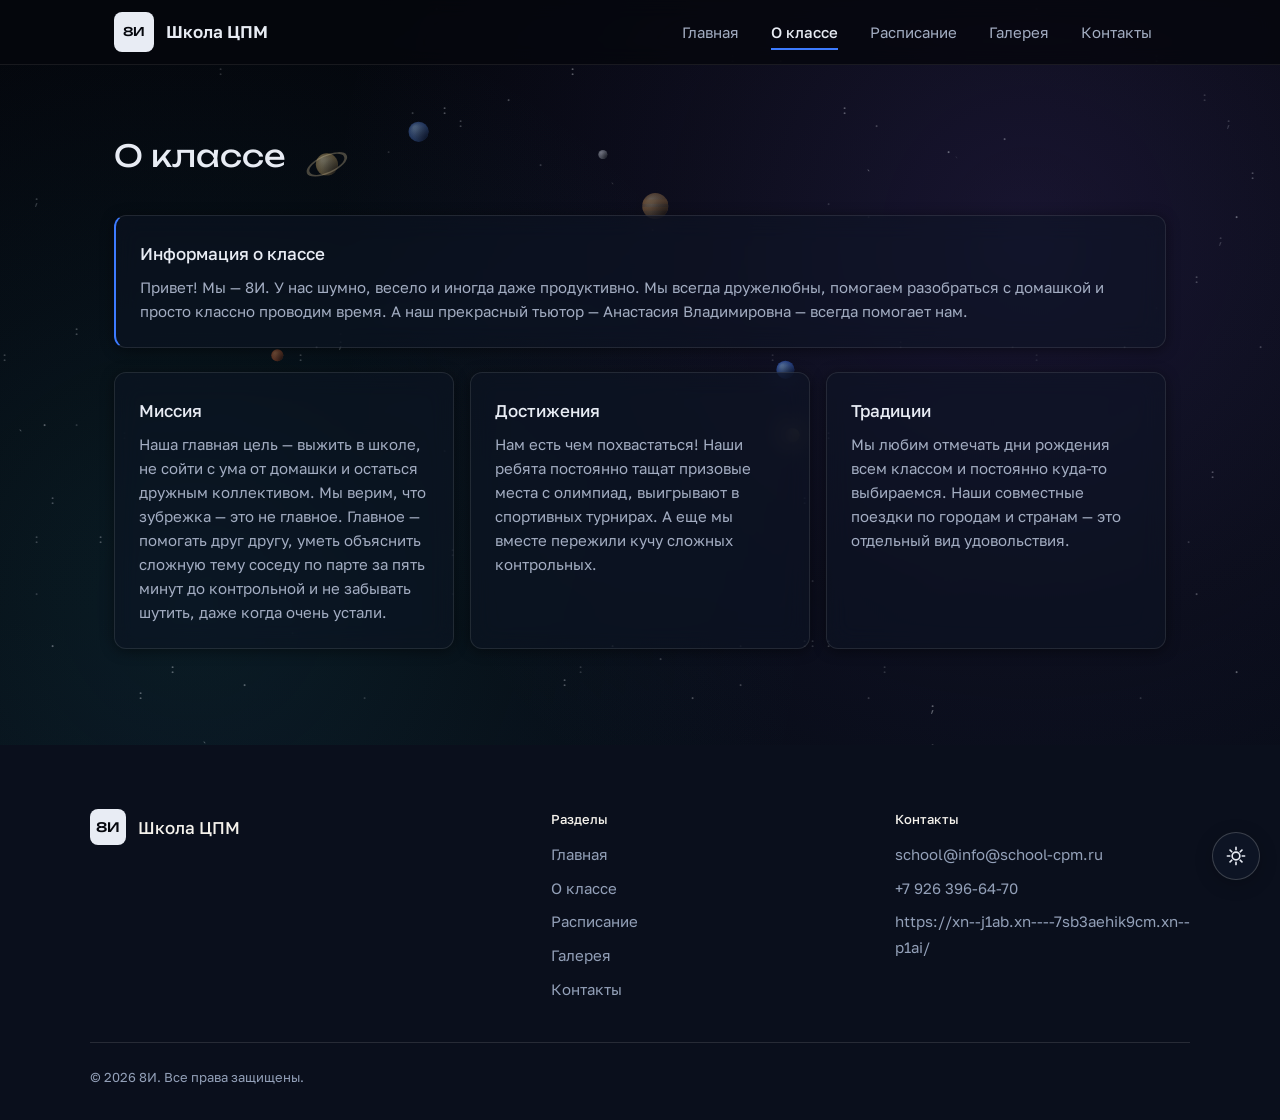
==== commit 9200a02f: "Mobile fixes + sky "круче": no tap-scatter, forced theme repaint, live nebula, glowing satellite - s" ====
--- a/about.html
+++ b/about.html
@@ -97,6 +97,11 @@
         </div>
     </footer>
 
+    <div id="scroll-progress" aria-hidden="true"></div>
+    <button id="back-to-top" type="button" aria-label="Наверх">
+        <svg viewBox="0 0 24 24" fill="none" stroke="currentColor" stroke-width="2" stroke-linecap="round" stroke-linejoin="round" aria-hidden="true"><path d="M12 19V5M6 11l6-6 6 6"/></svg>
+    </button>
+
     <script src="main.js"></script>
     <script src="sky.js"></script>
     <script src="symbols.js"></script>
--- a/css/style.css
+++ b/css/style.css
@@ -29,6 +29,16 @@
     --r-md: 12px;
     --ease: cubic-bezier(0.22, 1, 0.36, 1);
     --header-h: 64px;
+    /* Премиум: стекло карточек, свечение, счётчик, прокрутка */
+    --glass: rgba(255, 255, 255, 0.60);
+    --glass-edge: rgba(31, 27, 22, 0.10);
+    --glass-edge-hover: rgba(53, 101, 216, 0.28);
+    --glass-glow: rgba(53, 101, 216, 0.18);
+    --card-shadow: 0 1px 2px rgba(31, 27, 22, 0.05);
+    --card-lift: 0 14px 34px -10px rgba(53, 101, 216, 0.22);
+    --cd-bg: rgba(30, 58, 110, 0.08);
+    --cd-edge: rgba(30, 58, 110, 0.18);
+    --cd-text: #1e3a6e;
 }
 
 /* Тёмная тема: все цвета через токены — сайту достаточно переопределить их */
@@ -43,6 +53,15 @@
     --muted: #7d889e;
     --accent: #3d7bff;
     --footer-link: #93a0b8;
+    --glass: rgba(13, 20, 36, 0.55);
+    --glass-edge: rgba(245, 242, 236, 0.10);
+    --glass-edge-hover: rgba(77, 141, 255, 0.40);
+    --glass-glow: rgba(77, 141, 255, 0.30);
+    --card-shadow: 0 2px 14px rgba(0, 0, 0, 0.45);
+    --card-lift: 0 16px 40px -10px rgba(77, 141, 255, 0.28);
+    --cd-bg: rgba(77, 141, 255, 0.14);
+    --cd-edge: rgba(77, 141, 255, 0.30);
+    --cd-text: #9db8ff;
 }
 
 html[data-theme="dark"] body {
@@ -207,6 +226,10 @@
     font-weight: 400;
     line-height: 1.25;
     letter-spacing: 0;
+    background: linear-gradient(92deg, var(--text) 55%, var(--accent));
+    -webkit-background-clip: text;
+    background-clip: text;
+    -webkit-text-fill-color: transparent;
 }
 
 /* ========== Hero ========== */
@@ -308,6 +331,34 @@
     color: var(--secondary);
 }
 
+/* Живой счётчик до ближайшего события (main.js обновляет textContent) */
+.next-up-count {
+    margin-top: 16px;
+    display: inline-flex;
+    align-items: center;
+    gap: 8px;
+    padding: 7px 12px;
+    border-radius: 999px;
+    font-family: var(--mono);
+    font-size: 13px;
+    font-variant-numeric: tabular-nums;
+    letter-spacing: 0.02em;
+    color: var(--cd-text);
+    background: var(--cd-bg);
+    border: 1px solid var(--cd-edge);
+}
+.next-up-count::before {
+    content: "";
+    width: 6px;
+    height: 6px;
+    flex: none;
+    border-radius: 50%;
+    background: var(--accent);
+    box-shadow: 0 0 8px var(--glass-glow);
+    animation: cd-pulse 2s ease-in-out infinite;
+}
+@keyframes cd-pulse { 50% { opacity: 0.3; } }
+
 /* ========== События ========== */
 .events { margin-top: 64px; }
 
@@ -323,6 +374,10 @@
     font-size: 1.5rem;
     font-weight: 500;
     letter-spacing: 0;
+    background: linear-gradient(92deg, var(--text) 45%, var(--accent));
+    -webkit-background-clip: text;
+    background-clip: text;
+    -webkit-text-fill-color: transparent;
 }
 .events-meta {
     margin-left: auto;
@@ -339,6 +394,25 @@
     border-bottom: 1px solid var(--hairline);
 }
 .event-row:last-child { border-bottom: none; }
+
+.event-row { position: relative; }
+.event-row::before {
+    content: "";
+    position: absolute;
+    left: -12px;
+    top: 4px;
+    bottom: 4px;
+    width: 3px;
+    border-radius: 2px;
+    background: var(--accent);
+    transform: scaleY(0);
+    transform-origin: center;
+    opacity: 0;
+    transition: transform 320ms var(--ease), opacity 200ms var(--ease);
+}
+.event-row:hover::before { transform: scaleY(1); opacity: 0.9; }
+.event-row .event-body h3 { transition: color 200ms var(--ease); }
+.event-row:hover .event-body h3 { color: var(--accent); }
 
 .event-date {
     font-family: var(--mono);
@@ -392,13 +466,21 @@
 }
 
 .card, .contact-card {
-    background: var(--surface);
-    border: 1px solid var(--hairline);
+    position: relative;
+    background: var(--glass);
+    border: 1px solid var(--glass-edge);
     border-radius: var(--r-md);
     padding: 24px;
-    transition: border-color 150ms var(--ease);
-}
-.card:hover, .contact-card:hover { border-color: var(--hairline-strong); }
+    backdrop-filter: blur(12px) saturate(1.15);
+    -webkit-backdrop-filter: blur(12px) saturate(1.15);
+    box-shadow: var(--card-shadow);
+    transition: transform 300ms var(--ease), box-shadow 300ms var(--ease), border-color 200ms var(--ease);
+}
+.card:hover, .contact-card:hover {
+    transform: translateY(-4px);
+    border-color: var(--glass-edge-hover);
+    box-shadow: var(--card-lift);
+}
 
 .card h3, .contact-card h3 {
     font-size: 17px;
@@ -629,6 +711,7 @@
 @media (prefers-reduced-motion: reduce) {
     html { scroll-behavior: auto; }
     * { transition: none !important; }
+    .next-up-count::before { animation: none !important; }
 }
 
 /* ========== Sky hero (главная) ==========
@@ -651,6 +734,9 @@
     --sky-border: rgba(31, 27, 22, 0.10);
     --sky-card-bg: rgba(255, 255, 255, 0.72);
     --sky-card-border: rgba(31, 27, 22, 0.12);
+    --sky-neb-1: rgba(70, 105, 190, 0.10);
+    --sky-neb-2: rgba(90, 150, 170, 0.08);
+    --sky-comet: rgba(53, 101, 216, 1);
 }
 html[data-theme="dark"] {
     --sky-bg: #05070d;
@@ -669,6 +755,9 @@
     --sky-border: rgba(245, 242, 236, 0.08);
     --sky-card-bg: rgba(11, 18, 32, 0.66);
     --sky-card-border: rgba(61, 123, 255, 0.35);
+    --sky-neb-1: rgba(120, 90, 220, 0.16);
+    --sky-neb-2: rgba(40, 160, 175, 0.11);
+    --sky-comet: rgba(255, 255, 255, 1);
 }
 
 /* «Полноэкранная» hero-сцена: небо-канвас, фото-планета, звёзды, купол.
@@ -730,7 +819,13 @@
 
 .hero-sky .hero-grid { position: relative; z-index: 3; }
 
-.hero-sky h2 { color: var(--sky-text); }
+.hero-sky h2 {
+    color: var(--sky-text);
+    background: linear-gradient(96deg, var(--sky-text) 40%, var(--sky-ring));
+    -webkit-background-clip: text;
+    background-clip: text;
+    -webkit-text-fill-color: transparent;
+}
 .hero-sky .hero-text { color: var(--sky-text2); }
 .hero-sky .hero-meta { color: var(--sky-text2); }
 .hero-sky .hero-meta::before { background: var(--sky-border); }
@@ -821,6 +916,52 @@
     #theme-toggle { right: 16px; bottom: 16px; width: 44px; height: 44px; }
 }
 
+/* ===== Орбитальная прокрутка + кнопка «наверх» ===== */
+#scroll-progress {
+    position: fixed;
+    top: 0;
+    left: 0;
+    right: 0;
+    height: 3px;
+    z-index: 9500;
+    background: linear-gradient(90deg, var(--accent), var(--glass-glow));
+    transform: scaleX(0);
+    transform-origin: 0 50%;
+    pointer-events: none;
+    will-change: transform;
+}
+
+#back-to-top {
+    position: fixed;
+    right: 20px;
+    bottom: 84px;
+    z-index: 9000;
+    width: 44px;
+    height: 44px;
+    border-radius: 50%;
+    border: 1px solid var(--glass-edge);
+    background: var(--glass);
+    backdrop-filter: blur(10px);
+    -webkit-backdrop-filter: blur(10px);
+    color: var(--text);
+    cursor: pointer;
+    display: grid;
+    place-items: center;
+    box-shadow: var(--card-shadow);
+    opacity: 0;
+    visibility: hidden;
+    transform: translateY(8px);
+    transition: opacity 250ms var(--ease), transform 250ms var(--ease),
+        visibility 250ms, background-color 200ms var(--ease);
+}
+#back-to-top.show { opacity: 1; visibility: visible; transform: translateY(0); }
+#back-to-top:hover { background: var(--raised); }
+#back-to-top svg { width: 20px; height: 20px; }
+
+@media (max-width: 640px) {
+    #back-to-top { right: 16px; bottom: 72px; }
+}
+
 /* Шлейф-драг не должен выделять текст рядом: выборка выключена
    (body и, явно, hero-зоны / canvas / карточки) */
 body {
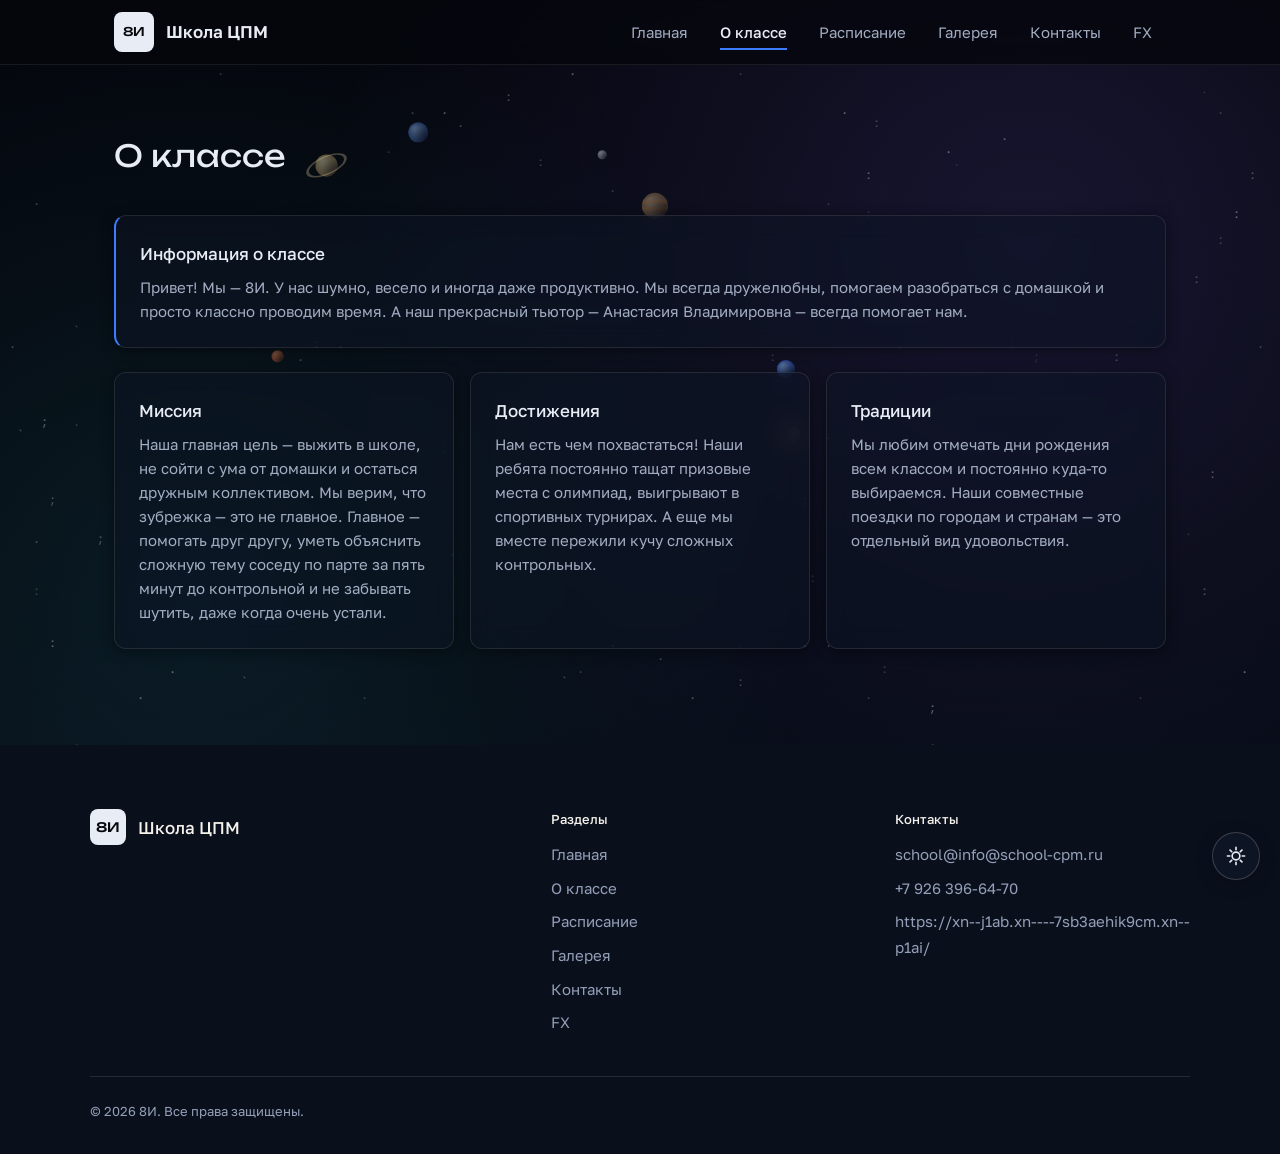
==== commit e191b51a: "@ Hero: гравитация (WebGL-слой) + ссылка FX в навигации всех страниц vortex.js: самодостаточный WebG" ====
--- a/about.html
+++ b/about.html
@@ -33,6 +33,7 @@
                     <li><a href="schedule.html">Расписание</a></li>
                     <li><a href="gallery.html">Галерея</a></li>
                     <li><a href="contacts.html">Контакты</a></li>
+                        <li><a href="play.html">FX</a></li>
                 </ul>
             </nav>
         </div>
@@ -80,6 +81,7 @@
                         <li><a href="schedule.html">Расписание</a></li>
                         <li><a href="gallery.html">Галерея</a></li>
                         <li><a href="contacts.html">Контакты</a></li>
+                        <li><a href="play.html">FX</a></li>
                     </ul>
                 </div>
                 <div class="footer-col">
--- a/css/style.css
+++ b/css/style.css
@@ -803,6 +803,21 @@
     pointer-events: none;
 }
 
+/* «Гравитация» (vortex.js): WebGL-слой под 2D-небом. Z-такой же, как у
+   #sky-glow, но в DOM стоит раньше — рисуется под ним, над градиентом hero.
+   Только тёмная тема: палитра тёмная, в светлой слой прячем целиком. */
+#vortex {
+    position: absolute;
+    inset: 0;
+    z-index: 0;
+    width: 100%;
+    height: 100%;
+    display: block;
+    pointer-events: none;
+}
+
+html[data-theme="light"] #vortex { display: none; }
+
 /* «Планета» — фото класса в круге; размер/позицию ставит sky.js */
 .sky-planet {
     position: absolute;
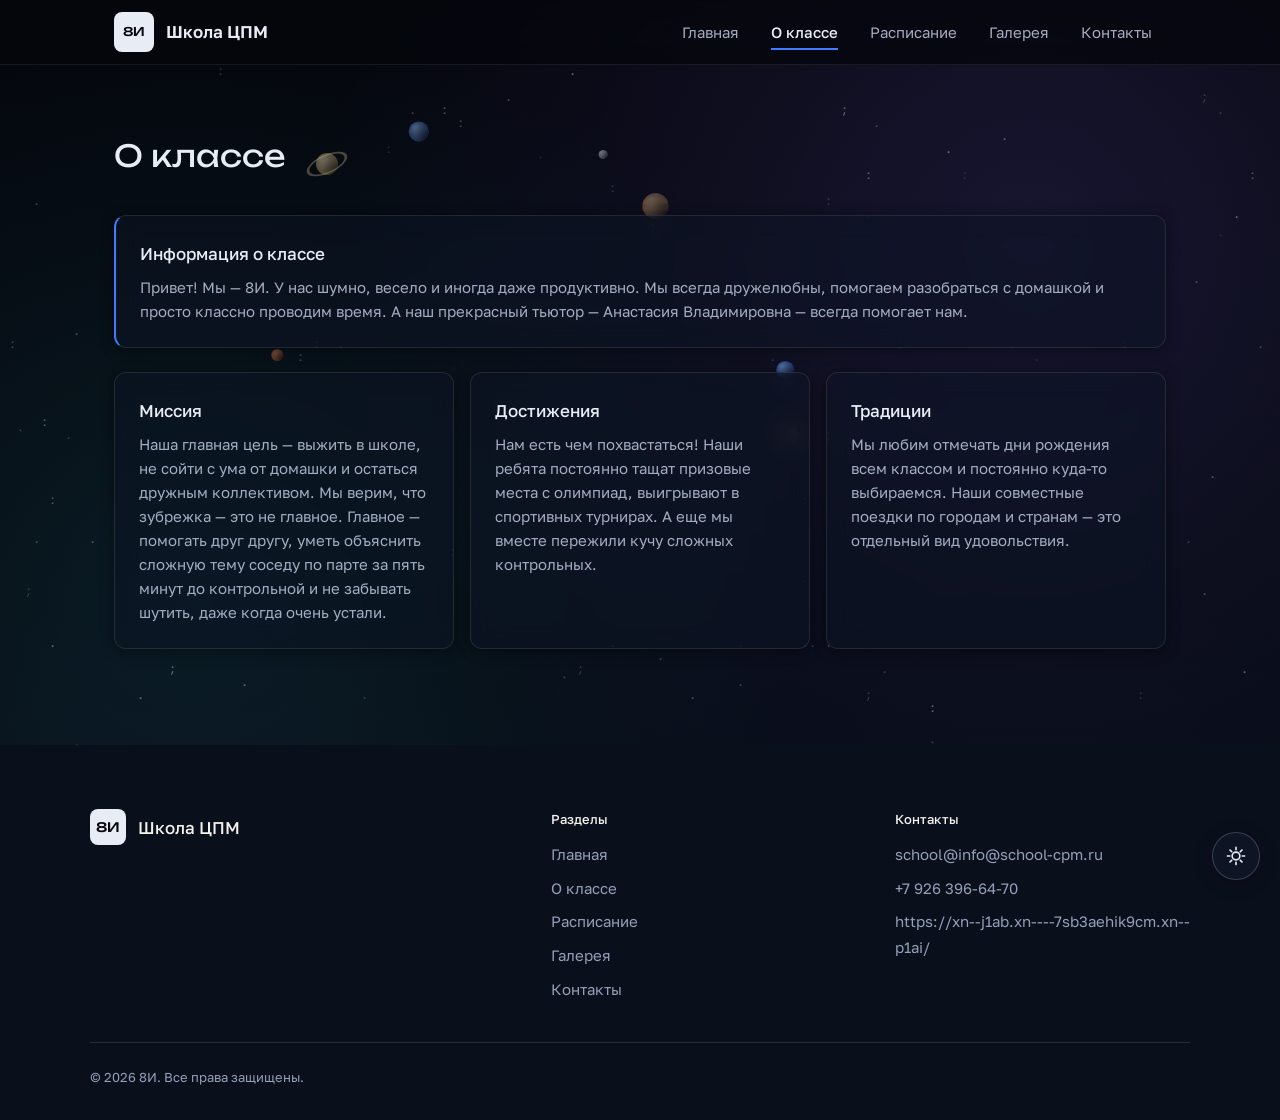
==== commit dc392d2a: "@ События: навигатор 4.0, лекция Лютик, интенсив, ДВД вузов; убрать вкладку FX Дополнен блок «Событи" ====
--- a/about.html
+++ b/about.html
@@ -33,7 +33,6 @@
                     <li><a href="schedule.html">Расписание</a></li>
                     <li><a href="gallery.html">Галерея</a></li>
                     <li><a href="contacts.html">Контакты</a></li>
-                        <li><a href="play.html">FX</a></li>
                 </ul>
             </nav>
         </div>
@@ -81,7 +80,6 @@
                         <li><a href="schedule.html">Расписание</a></li>
                         <li><a href="gallery.html">Галерея</a></li>
                         <li><a href="contacts.html">Контакты</a></li>
-                        <li><a href="play.html">FX</a></li>
                     </ul>
                 </div>
                 <div class="footer-col">
